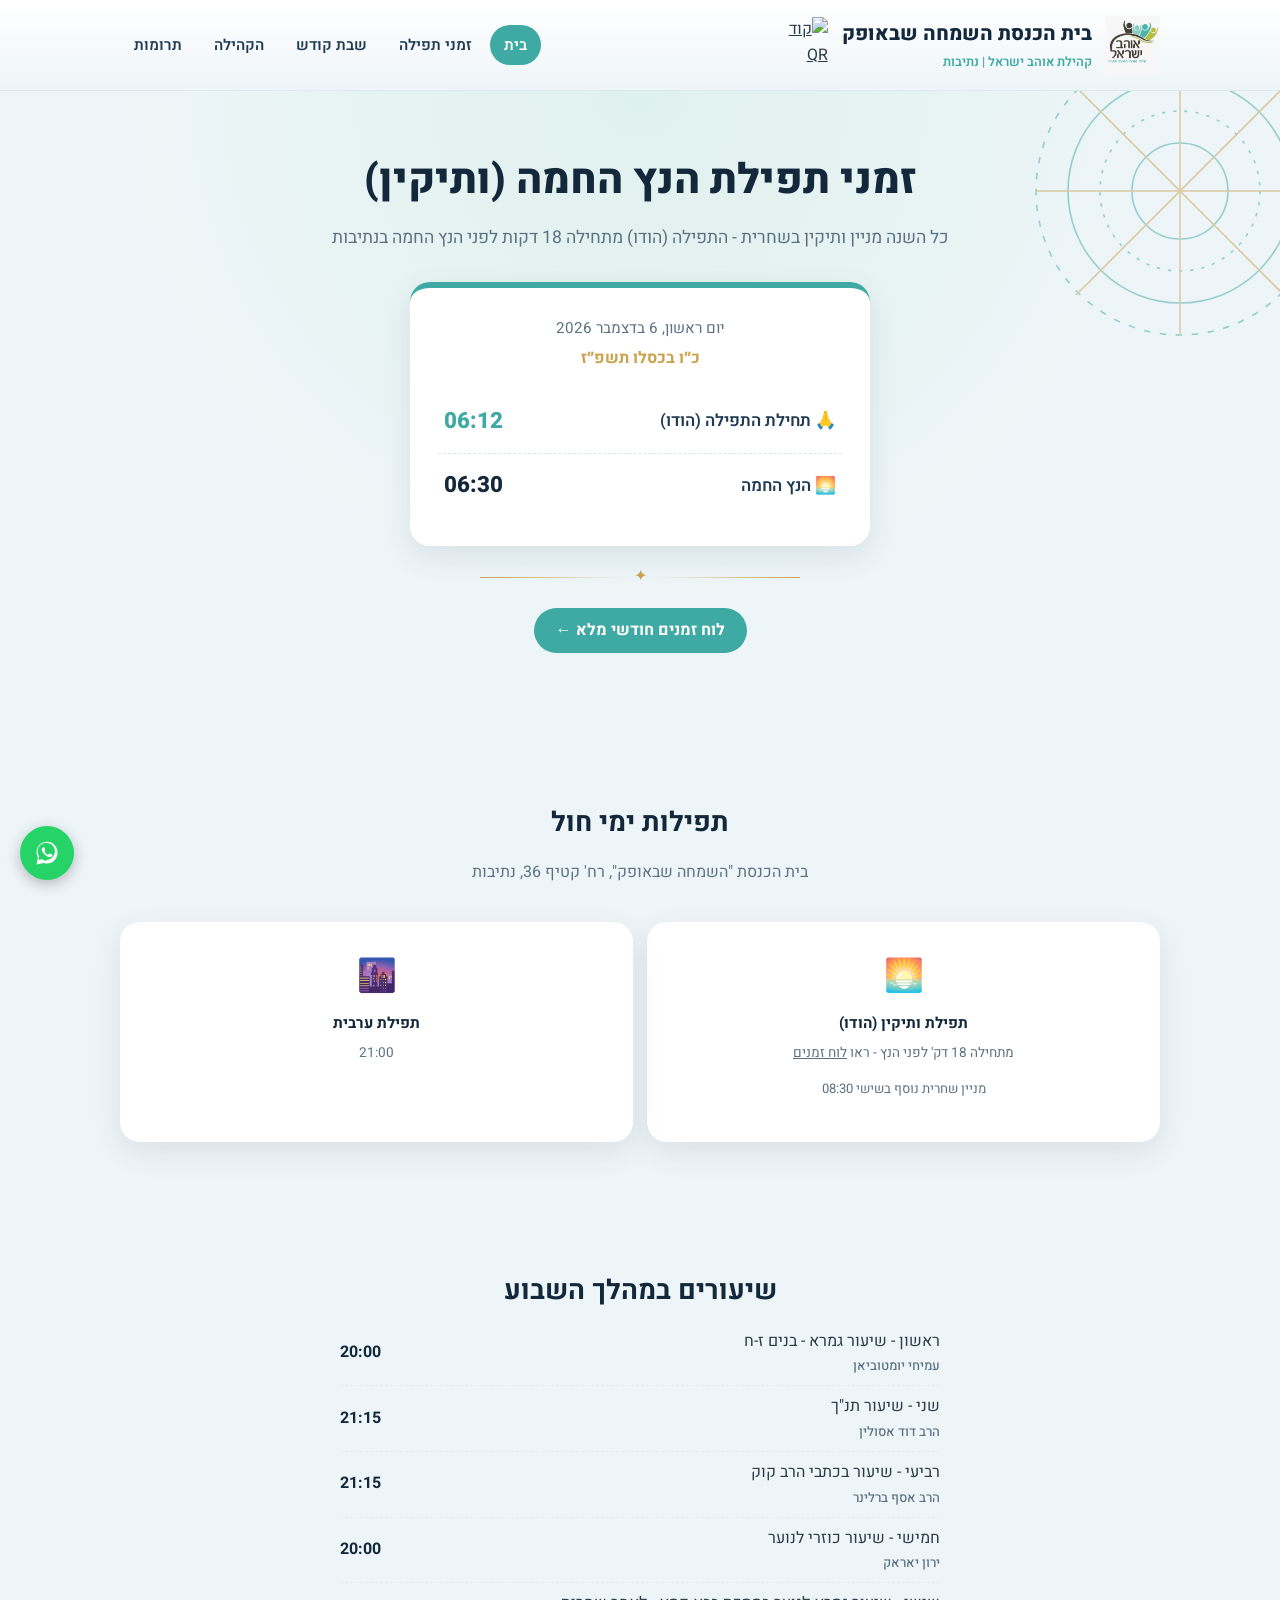
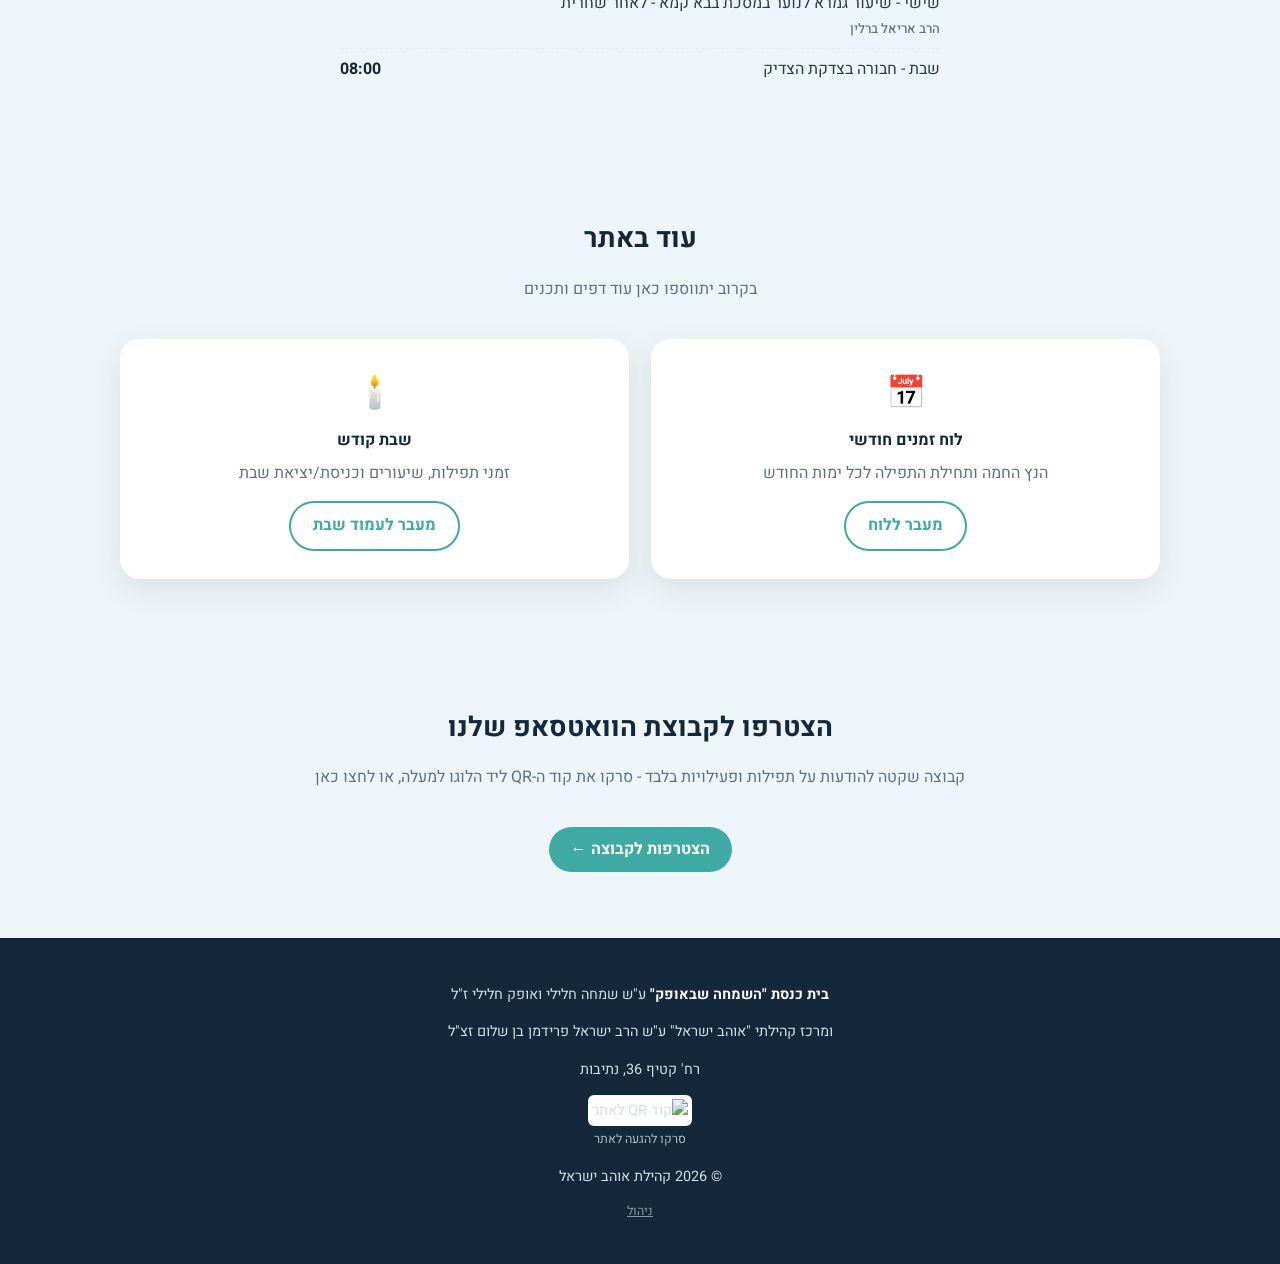
==== index.html @ f7c843b3 "ניהול: שימור שורות הערה (note-line) ברשימת ימי חול; החזרת הערת מניין שישי בדף שבת (לא בשמחת תורה)" ====
<!DOCTYPE html>
<html lang="he" dir="rtl">
<head>
<meta charset="UTF-8">
<meta name="viewport" content="width=device-width, initial-scale=1.0">
<title>בית הכנסת השמחה שבאופק | קהילת אוהב ישראל - נתיבות</title>
<meta name="description" content="זמני תפילת הנץ החמה (ותיקין) בבית הכנסת השמחה שבאופק, קהילת אוהב ישראל, נתיבות.">
<meta property="og:title" content="בית הכנסת השמחה שבאופק | קהילת אוהב ישראל">
<meta property="og:description" content="זמני תפילת הנץ החמה (ותיקין), שבת קודש ועוד - נתיבות.">
<meta property="og:image" content="https://davidhaiintel.github.io/hasimcha-beofek/images/logo.png">
<meta property="og:url" content="https://davidhaiintel.github.io/hasimcha-beofek/index.html">
<meta property="og:type" content="website">
<link rel="icon" href="images/favicon.png">
<link rel="preconnect" href="https://fonts.googleapis.com">
<link rel="preconnect" href="https://fonts.gstatic.com" crossorigin>
<link href="https://fonts.googleapis.com/css2?family=Heebo:wght@400;500;600;700;800&display=swap" rel="stylesheet">
<link rel="stylesheet" href="css/style.css">
</head>
<body>

<header class="site-header">
  <div class="container">
    <div class="brand-group">
      <a class="brand" href="index.html">
        <img src="images/logo.png" alt="לוגו קהילת אוהב ישראל">
        <div class="brand-text">
          <h1>בית הכנסת השמחה שבאופק</h1>
          <p>קהילת אוהב ישראל | נתיבות</p>
        </div>
      </a>
      <a class="header-whatsapp-qr" href="https://chat.whatsapp.com/COI4WoPmfAD9na5WA1MwUz" target="_blank" rel="noopener" title="הצטרפות לקבוצת הוואטסאפ">
        <img src="https://api.qrserver.com/v1/create-qr-code/?size=90x90&data=https%3A%2F%2Fchat.whatsapp.com%2FCOI4WoPmfAD9na5WA1MwUz" alt="קוד QR להצטרפות לקבוצת הוואטסאפ">
      </a>
    </div>
    <button class="nav-toggle" aria-label="פתח תפריט">&#9776;</button>
    <nav class="main-nav">
      <a href="index.html" class="active">בית</a>
      <a href="zmanim.html">זמני תפילה</a>
      <a href="shabbat.html">שבת קודש</a>
      <span id="extra-nav-links"></span>
      <a href="about.html">הקהילה</a>
      <a href="donations.html">תרומות</a>
    </nav>
  </div>
</header>

<main>
  <section class="hero">
    <div class="mandala-bg" aria-hidden="true">
      <svg viewBox="0 0 200 200" xmlns="http://www.w3.org/2000/svg" stroke="#3fa9a4" fill="none" stroke-width="1">
        <circle cx="100" cy="100" r="90" stroke-dasharray="4 6"/>
        <circle cx="100" cy="100" r="70"/>
        <circle cx="100" cy="100" r="50" stroke-dasharray="2 5"/>
        <circle cx="100" cy="100" r="30"/>
        <g stroke="#c9a24d">
          <path d="M100 10 L100 190 M10 100 L190 100"/>
          <path d="M35 35 L165 165 M35 165 L165 35"/>
        </g>
      </svg>
    </div>
    <div class="container">
      <h2>זמני תפילת הנץ החמה (ותיקין)</h2>
      <p class="lead">כל השנה מניין ותיקין בשחרית - התפילה (הודו) מתחילה 18 דקות לפני הנץ החמה בנתיבות</p>

      <div class="card zman-hero-card" id="today-zman-card">
        <div class="date-line">טוען תאריך...</div>
        <div class="hebrew-date"></div>
        <div class="zman-row highlight" data-zman="tefila">
          <span class="label">🙏 תחילת התפילה (הודו)</span>
          <span class="value">--:--</span>
        </div>
        <div class="zman-row" data-zman="hanetz">
          <span class="label">🌅 הנץ החמה</span>
          <span class="value">--:--</span>
        </div>
      </div>

      <div class="divider-ornament">✦</div>
      <a class="btn" href="zmanim.html">לוח זמנים חודשי מלא ←</a>
    </div>
  </section>

  <section class="section">
    <div class="container">
      <h3>תפילות ימי חול</h3>
      <p class="subtitle">בית הכנסת "השמחה שבאופק", רח' קטיף 36, נתיבות</p>
      <div class="grid-cards grid-cards-compact">
        <div class="card info-card">
          <div class="icon">🌅</div>
          <h4>תפילת ותיקין (הודו)</h4>
          <p>מתחילה 18 דק' לפני הנץ - ראו <a href="zmanim.html">לוח זמנים</a></p>
          <p style="font-size:0.82rem; color:var(--color-text-soft); margin-top:6px;">מניין שחרית נוסף בשישי 08:30</p>
        </div>
        <div class="card info-card">
          <div class="icon">🌆</div>
          <h4>תפילת ערבית</h4>
          <p>21:00</p>
        </div>
      </div>
    </div>
  </section>

  <section class="section">
    <div class="container">
      <h3>שיעורים במהלך השבוע</h3>
      <ul class="shabbat-list js-shiurim-list" style="max-width:600px; margin:0 auto;"></ul>
    </div>
  </section>

  <section class="section">
    <div class="container">
      <h3>עוד באתר</h3>
      <p class="subtitle">בקרוב יתווספו כאן עוד דפים ותכנים</p>
      <div class="grid-cards">
        <div class="card info-card">
          <div class="icon">📅</div>
          <h4>לוח זמנים חודשי</h4>
          <p>הנץ החמה ותחילת התפילה לכל ימות החודש</p>
          <a class="btn outline" href="zmanim.html">מעבר ללוח</a>
        </div>
        <div class="card info-card">
          <div class="icon">🕯️</div>
          <h4>שבת קודש</h4>
          <p>זמני תפילות, שיעורים וכניסת/יציאת שבת</p>
          <a class="btn outline" href="shabbat.html">מעבר לעמוד שבת</a>
        </div>
        <div class="card info-card">
          <div class="icon">🌿</div>
          <h4>לימוד משפחתי בסוכות</h4>
          <p>לוח פעילות בחול המועד והגרלת פרסים לכל המשפחה</p>
          <a class="btn outline" href="sukkot.html">מעבר לעמוד סוכות</a>
        </div>
      </div>
    </div>
  </section>

  <section class="section">
    <div class="container">
      <h3>הצטרפו לקבוצת הוואטסאפ שלנו</h3>
      <p class="subtitle">קבוצה שקטה להודעות על תפילות ופעילויות בלבד - סרקו את קוד ה-QR ליד הלוגו למעלה, או לחצו כאן</p>
      <p style="text-align:center; margin-top:14px;">
        <a class="btn" href="https://chat.whatsapp.com/COI4WoPmfAD9na5WA1MwUz" target="_blank" rel="noopener">הצטרפות לקבוצה ←</a>
      </p>
    </div>
  </section>
</main>

<footer class="site-footer">
  <div class="container">
    <p><strong>בית כנסת "השמחה שבאופק"</strong> ע"ש שמחה חלילי ואופק חלילי ז"ל</p>
    <p>ומרכז קהילתי "אוהב ישראל" ע"ש הרב ישראל פרידמן בן שלום זצ"ל</p>
    <p class="address">רח' קטיף 36, נתיבות</p>
    <div class="footer-qr">
      <img src="https://api.qrserver.com/v1/create-qr-code/?size=90x90&data=https%3A%2F%2Fdavidhaiintel.github.io%2Fhasimcha-beofek%2Findex.html" alt="קוד QR לאתר">
      <span>סרקו להגעה לאתר</span>
    </div>
    <p>&copy; <span id="current-year"></span> קהילת אוהב ישראל</p>
    <p class="admin-link"><a href="admin.html">ניהול</a></p>
  </div>
</footer>

<script src="js/netz-data.js?v=35"></script>
<script src="js/zmanim.js?v=35"></script>
<script src="js/site-config.js?v=35"></script>
<script src="js/shiurim-data.js?v=35"></script>
<script src="js/common.js?v=35"></script>
</body>
</html>
---- css/style.css ----
/* ===== בית הכנסת השמחה שבאופק - עיצוב כללי ===== */
:root {
  --color-bg: #eef5f8;
  --color-bg-alt: #ffffff;
  --color-navy: #1f3a52;
  --color-navy-dark: #14283b;
  --color-teal: #3fa9a4;
  --color-green: #a3c644;
  --color-gold: #c9a24d;
  --color-text: #2b3b47;
  --color-text-soft: #5c7182;
  --radius-lg: 20px;
  --radius-md: 14px;
  --shadow-card: 0 10px 30px rgba(31, 58, 82, 0.10);
  --shadow-card-hover: 0 16px 40px rgba(31, 58, 82, 0.16);
  --max-width: 1080px;
}

* { box-sizing: border-box; }

html { scroll-behavior: smooth; }

body {
  margin: 0;
  font-family: "Heebo", "Segoe UI", Arial, sans-serif;
  background: var(--color-bg);
  color: var(--color-text);
  line-height: 1.6;
  min-height: 100vh;
  display: flex;
  flex-direction: column;
}

img { max-width: 100%; display: block; }
a { color: inherit; }

.container {
  width: 100%;
  max-width: var(--max-width);
  margin: 0 auto;
  padding: 0 20px;
}

/* ===== רקע מנדלה דקורטיבי ===== */
.mandala-bg {
  position: absolute;
  inset: 0;
  overflow: hidden;
  pointer-events: none;
  z-index: 0;
}
.mandala-bg svg {
  position: absolute;
  top: -60px;
  left: -60px;
  width: 320px;
  height: 320px;
  opacity: 0.5;
}
[dir="rtl"] .mandala-bg svg { left: auto; right: -60px; }

/* ===== Header ===== */
.site-header {
  position: relative;
  background: linear-gradient(180deg, #ffffff 0%, #eef5f8 100%);
  border-bottom: 1px solid #dce9ef;
  overflow: hidden;
}
.site-header .container {
  position: relative;
  z-index: 1;
  display: flex;
  align-items: center;
  justify-content: space-between;
  gap: 20px;
  padding-top: 16px;
  padding-bottom: 16px;
  flex-wrap: wrap;
}
.brand {
  display: flex;
  align-items: center;
  gap: 14px;
  text-decoration: none;
}
.brand img {
  height: 58px;
  width: auto;
}
.brand-text h1 {
  margin: 0;
  font-size: 1.25rem;
  color: var(--color-navy-dark);
  font-weight: 800;
}
.brand-text p {
  margin: 2px 0 0;
  font-size: 0.8rem;
  color: var(--color-teal);
  font-weight: 600;
}

.main-nav {
  display: flex;
  align-items: center;
  gap: 4px;
  flex-wrap: wrap;
}
/* הספן שבתוכו מוזרקים קישורי "דפים נוספים" (SITE_CONFIG) - display:contents כדי
   שהקישורים עצמם ישתתפו ישירות בפריסת ה-flex של הניווט (עם אותו gap/יישור), ולא
   יתקבצו יחד בתא אחד נפרד שגורם לבלגן/חוסר יישור כשהניווט נשבר לכמה שורות */
#extra-nav-links { display: contents; }
.main-nav a {
  text-decoration: none;
  color: var(--color-navy);
  font-weight: 600;
  font-size: 0.95rem;
  padding: 8px 14px;
  border-radius: 999px;
  transition: background 0.15s ease, color 0.15s ease;
}
.main-nav a:hover { background: #dff1ee; }
.main-nav a.active {
  background: var(--color-teal);
  color: #ffffff;
}

.nav-toggle {
  display: none;
  background: none;
  border: none;
  font-size: 1.6rem;
  color: var(--color-navy);
  cursor: pointer;
}

/* ===== Hero ===== */
.hero {
  position: relative;
  text-align: center;
  padding: 56px 0 70px;
  background: radial-gradient(circle at 50% 0%, #dff1ee 0%, var(--color-bg) 60%);
  overflow: hidden;
}
.hero .container { position: relative; z-index: 1; }
.hero h2 {
  font-size: clamp(1.8rem, 4vw, 2.6rem);
  color: var(--color-navy-dark);
  margin: 0 0 10px;
  font-weight: 800;
}
.hero p.lead {
  color: var(--color-text-soft);
  font-size: 1.1rem;
  margin: 0 auto 30px;
  max-width: 640px;
}

.divider-ornament {
  display: flex;
  align-items: center;
  justify-content: center;
  gap: 10px;
  color: var(--color-gold);
  margin: 18px auto;
  max-width: 320px;
}
.divider-ornament::before,
.divider-ornament::after {
  content: "";
  flex: 1;
  height: 1px;
  background: linear-gradient(90deg, transparent, var(--color-gold));
}
.divider-ornament::after { background: linear-gradient(90deg, var(--color-gold), transparent); }

/* ===== Cards ===== */
.card {
  background: var(--color-bg-alt);
  border-radius: var(--radius-lg);
  box-shadow: var(--shadow-card);
  padding: 28px;
  transition: box-shadow 0.2s ease, transform 0.2s ease;
}
.card:hover { box-shadow: var(--shadow-card-hover); }

.zman-hero-card {
  max-width: 460px;
  margin: 0 auto;
  text-align: center;
  border-top: 6px solid var(--color-teal);
}
.zman-hero-card .date-line {
  color: var(--color-text-soft);
  font-size: 0.95rem;
  margin-bottom: 6px;
}
.zman-hero-card .hebrew-date {
  color: var(--color-gold);
  font-weight: 700;
  font-size: 1rem;
  margin-bottom: 18px;
}
.zman-row {
  display: flex;
  align-items: center;
  justify-content: space-between;
  padding: 14px 6px;
  border-bottom: 1px dashed #dbe6ec;
}
.zman-row:last-child { border-bottom: none; }
.zman-row .label {
  font-weight: 600;
  color: var(--color-navy);
  font-size: 1.05rem;
}
.zman-row .value {
  font-weight: 800;
  color: var(--color-navy-dark);
  font-size: 1.4rem;
  direction: ltr;
  unicode-bidi: isolate;
}
.zman-row.highlight .value { color: var(--color-teal); }

.section {
  padding: 50px 0;
}
.section h3 {
  text-align: center;
  color: var(--color-navy-dark);
  font-size: 1.7rem;
  margin-bottom: 8px;
}
.section .subtitle {
  text-align: center;
  color: var(--color-text-soft);
  margin-bottom: 36px;
}

.grid-cards {
  display: grid;
  grid-template-columns: repeat(auto-fit, minmax(240px, 1fr));
  gap: 22px;
}
/* גרסה קומפקטית (תפילות ימי חול בדף הבית) - כרטיסים צרים יותר כדי שכולם ייכנסו בשורה אחת */
.grid-cards-compact {
  grid-template-columns: repeat(auto-fit, minmax(170px, 1fr));
  gap: 14px;
}
.grid-cards-compact .icon { font-size: 1.5rem; margin-bottom: 6px; }
.grid-cards-compact h4 { font-size: 0.95rem; margin-bottom: 4px; }
.grid-cards-compact p { font-size: 0.85rem; margin-bottom: 0; }
.info-card {
  text-align: center;
}
.info-card .icon {
  font-size: 2rem;
  margin-bottom: 10px;
}
.info-card h4 {
  margin: 0 0 8px;
  color: var(--color-navy-dark);
}
.info-card p { color: var(--color-text-soft); margin: 0 0 14px; }
.info-card a.btn { display: inline-block; }

.btn {
  display: inline-block;
  background: var(--color-teal);
  color: #fff;
  text-decoration: none;
  padding: 10px 22px;
  border-radius: 999px;
  font-weight: 700;
  transition: background 0.15s ease, transform 0.15s ease;
}
.btn:hover { background: #34918d; transform: translateY(-1px); }
.btn.outline {
  background: transparent;
  border: 2px solid var(--color-teal);
  color: var(--color-teal);
}
.btn.outline:hover { background: var(--color-teal); color: #fff; }

/* ===== טבלת לוח זמנים ===== */
.month-nav {
  display: flex;
  align-items: center;
  justify-content: center;
  gap: 18px;
  margin-bottom: 24px;
}
.month-nav button {
  background: var(--color-bg-alt);
  border: 1px solid #dce9ef;
  color: var(--color-navy);
  border-radius: 999px;
  width: 40px;
  height: 40px;
  font-size: 1.1rem;
  cursor: pointer;
  box-shadow: var(--shadow-card);
}
.month-nav button:hover { background: #dff1ee; }
.month-nav .current-month {
  font-weight: 800;
  color: var(--color-navy-dark);
  font-size: 1.2rem;
  min-width: 160px;
  text-align: center;
}

.zman-table-wrap {
  background: var(--color-bg-alt);
  border-radius: var(--radius-lg);
  box-shadow: var(--shadow-card);
  overflow: hidden;
}
table.zman-table {
  width: 100%;
  border-collapse: collapse;
  font-size: 0.98rem;
}
table.zman-table th {
  background: var(--color-navy);
  color: #fff;
  padding: 12px 10px;
  font-weight: 700;
  text-align: center;
}
table.zman-table td {
  padding: 10px;
  text-align: center;
  border-bottom: 1px solid #eef3f6;
  color: var(--color-text);
}
table.zman-table tr:last-child td { border-bottom: none; }
table.zman-table tr.today {
  background: #dff1ee;
  font-weight: 800;
}
table.zman-table tr.shabbat td { color: var(--color-gold); font-weight: 700; }
table.zman-table tr.yom-tov td { color: var(--color-teal); }
table.zman-table td.time { direction: ltr; unicode-bidi: isolate; font-variant-numeric: tabular-nums; }
.no-tefila {
  color: #a3a9ae;
  font-style: italic;
  font-weight: 400;
  font-size: 0.9em;
}
.zman-hero-card .no-tefila { font-size: 1rem; }

.note-box {
  margin-top: 18px;
  background: #fff9ec;
  border: 1px solid #f0e2bd;
  color: #8a6d1f;
  border-radius: var(--radius-md);
  padding: 14px 18px;
  font-size: 0.92rem;
}

/* ===== שבת קודש ===== */
.shabbat-poster {
  background: linear-gradient(160deg, #eaf4fb 0%, #ffffff 45%, #eaf4fb 100%);
  border-radius: var(--radius-lg);
  box-shadow: var(--shadow-card);
  overflow: hidden;
  max-width: 760px;
  margin: 0 auto;
}
.shabbat-poster .parasha-header {
  text-align: center;
  padding: 30px 20px 18px;
  background: transparent;
}
.shabbat-poster .parasha-header h3 {
  margin: 0 0 10px;
  color: #1a1a1a;
  font-size: 1.8rem;
  display: inline-block;
  padding-bottom: 8px;
  border-bottom: 3px solid #2e6da4;
}
.shabbat-poster .candle-times {
  display: flex;
  justify-content: center;
  gap: 18px;
  font-weight: 700;
  color: #1a1a1a;
}
.shabbat-poster .candle-times span.value { color: #1a1a1a; }
.kippur-section-title {
  text-align: center;
  color: #2e6da4;
  font-size: 1.3rem;
  margin: 4px 0 0;
}

.shabbat-cols {
  display: grid;
  grid-template-columns: 1fr auto 1fr;
  gap: 0;
  align-items: stretch;
}
.shabbat-cols .col { padding: 24px 28px; }
.col-divider {
  display: flex;
  flex-direction: column;
  align-items: center;
  justify-content: center;
  gap: 4px;
  padding: 10px 14px;
}
.col-divider .ornament-tip { font-size: 1.1rem; line-height: 1; color: #3a3a6e; }
.col-divider .divider-line { width: 1px; flex: 1; min-height: 30px; background: #b8c9d9; }
.col-divider .divider-dot { width: 6px; height: 6px; border-radius: 50%; background: #3a3a6e; }
.shabbat-cols h4 {
  color: #2e6da4;
  margin: 0 0 14px;
  font-size: 1.1rem;
  text-align: center;
}
.shabbat-list { list-style: none; margin: 0; padding: 0; }
.shabbat-list li {
  display: flex;
  justify-content: space-between;
  align-items: center;
  padding: 8px 0;
  border-bottom: 1px dashed #e6edf1;
}
.shabbat-list li:last-child { border-bottom: none; }
.shabbat-list li .shiur-text { display: flex; flex-direction: column; gap: 2px; }
.shabbat-list li .shiur-text .teacher {
  font-size: 0.82rem;
  color: var(--color-text-soft);
  font-weight: 500;
}
.shabbat-list li .time {
  direction: ltr;
  unicode-bidi: isolate;
  font-weight: 700;
  color: var(--color-navy-dark);
}
.shabbat-list li.note-line {
  justify-content: center;
  border-bottom: none;
  padding: 3px 0;
  color: var(--color-text-soft);
  font-size: 0.85rem;
  font-style: italic;
}
/* גרסת 3 טורים (ליום/ימי חג עם 3 ימים, כמו ראש השנה) */
.holiday-cols { grid-template-columns: 1fr auto 1fr auto 1fr; }
.holiday-cols .col { padding: 20px 18px; }
@media (max-width: 900px) {
  .holiday-cols { grid-template-columns: 1fr; }
  .holiday-cols .col-divider { flex-direction: row; padding: 6px 0; }
  .holiday-cols .col-divider .divider-line { width: auto; height: 1px; flex: 1; min-height: 0; }
}
.shabbat-footer {
  text-align: center;
  background: #cfe6f5;
  color: #16324a;
  padding: 16px;
  font-size: 0.95rem;
}
.shabbat-shalom {
  text-align: center;
  padding: 14px 16px 22px;
  font-size: 1.6rem;
  font-weight: 800;
  color: #14283b;
}

.shabbat-poster {
  position: relative;
}
.poster-deco {
  display: flex;
  align-items: flex-start;
  justify-content: space-between;
  padding: 10px 24px 0;
  margin-bottom: -30px;
  position: relative;
  z-index: 1;
}
.poster-deco .poster-logo { height: 60px; width: auto; order: 2; }
.poster-deco .poster-mandala { width: 130px; height: 130px; opacity: 0.5; order: 1; margin-top: -20px; }

.print-btn-wrap { max-width: 760px; margin: 18px auto 0; text-align: center; }

@media print {
  @page { size: 297mm 210mm; margin: 8mm; } /* A4 לרוחב מפורש (לא רק מילת מפתח landscape, כדי שדפדפנים יכבדו את זה) */
  * {
    -webkit-print-color-adjust: exact !important;
    print-color-adjust: exact !important;
    color-adjust: exact !important;
  }
  .no-print, .site-header, .site-footer, .print-btn-wrap { display: none !important; }
  body { background: #fff; }
  main .section { padding: 0; }
  .container { max-width: 100%; padding: 0; }
  .shabbat-poster {
    --print-scale: 1; /* מוגדר/מעודכן ע"י JS (ראו shabbat.html, לפי ספירת שורות) כדי שהלוז יכנס לדף אחד */
    box-shadow: none;
    max-width: 100%;
    width: 100%;
    page-break-inside: avoid;
    -webkit-print-color-adjust: exact;
    print-color-adjust: exact;
  }
  .shabbat-poster .parasha-header {
    padding: calc(14px * var(--print-scale)) calc(20px * var(--print-scale)) calc(10px * var(--print-scale));
  }
  .shabbat-poster .parasha-header h3 {
    font-size: calc(1.8rem * var(--print-scale));
    margin-bottom: calc(10px * var(--print-scale));
    padding-bottom: calc(8px * var(--print-scale));
  }
  .shabbat-poster .candle-times { font-size: calc(1rem * var(--print-scale)); gap: calc(18px * var(--print-scale)); }
  .shabbat-cols .col { padding: calc(14px * var(--print-scale)) calc(22px * var(--print-scale)); }
  .shabbat-cols h4 { font-size: calc(1.1rem * var(--print-scale)); margin-bottom: calc(14px * var(--print-scale)); }
  .col-divider { padding: calc(10px * var(--print-scale)) calc(14px * var(--print-scale)); }
  .shabbat-list li { padding: calc(5px * var(--print-scale)) 0; font-size: calc(1rem * var(--print-scale)); }
  .shabbat-footer { padding: calc(16px * var(--print-scale)); font-size: calc(0.95rem * var(--print-scale)); }
  .shabbat-shalom { padding: calc(10px * var(--print-scale)) calc(16px * var(--print-scale)) calc(14px * var(--print-scale)); font-size: calc(1.3rem * var(--print-scale)); }
}

@media (max-width: 640px) {
  .shabbat-cols { grid-template-columns: 1fr; }
  .col-divider { flex-direction: row; padding: 6px 0; }
  .col-divider .divider-line { width: auto; height: 1px; flex: 1; min-height: 0; }
}

/* ===== Footer ===== */
.site-footer {
  margin-top: auto;
  background: var(--color-navy-dark);
  color: #cfe0e8;
  padding: 30px 0;
  text-align: center;
  font-size: 0.9rem;
}
.site-footer strong { color: #fff; }
.site-footer .address { margin-top: 6px; }
.site-footer .admin-link { margin-top: 10px; font-size: 0.78rem; opacity: 0.6; }
.site-footer .admin-link a { color: inherit; text-decoration: underline; }
.footer-qr {
  display: flex;
  flex-direction: column;
  align-items: center;
  gap: 4px;
  margin-top: 14px;
}
.footer-qr img { border-radius: 6px; background: #fff; padding: 4px; }
.footer-qr span { font-size: 0.78rem; opacity: 0.8; }
@media print { .footer-qr { display: none !important; } }

.brand-group {
  display: flex;
  align-items: center;
  gap: 14px;
}
.header-whatsapp-qr img {
  width: 56px;
  height: 56px;
  border-radius: 6px;
  display: block;
}
@media (max-width: 780px) {
  .header-whatsapp-qr img { width: 44px; height: 44px; }
}

.whatsapp-share-btn {
  position: fixed;
  bottom: 20px;
  left: 20px;
  z-index: 500;
  width: 54px;
  height: 54px;
  border-radius: 50%;
  background: #25d366;
  display: flex;
  align-items: center;
  justify-content: center;
  box-shadow: 0 4px 14px rgba(0,0,0,0.25);
  transition: transform 0.15s ease;
}
.whatsapp-share-btn:hover { transform: scale(1.08); }
@media print { .whatsapp-share-btn { display: none !important; } }

/* ===== Mobile ===== */
@media (max-width: 780px) {
  .nav-toggle { display: block; }
  .main-nav {
    display: none;
    width: 100%;
    flex-direction: column;
    align-items: stretch;
    gap: 2px;
    order: 3;
  }
  .main-nav.open { display: flex; }
  .main-nav a { text-align: center; }
}
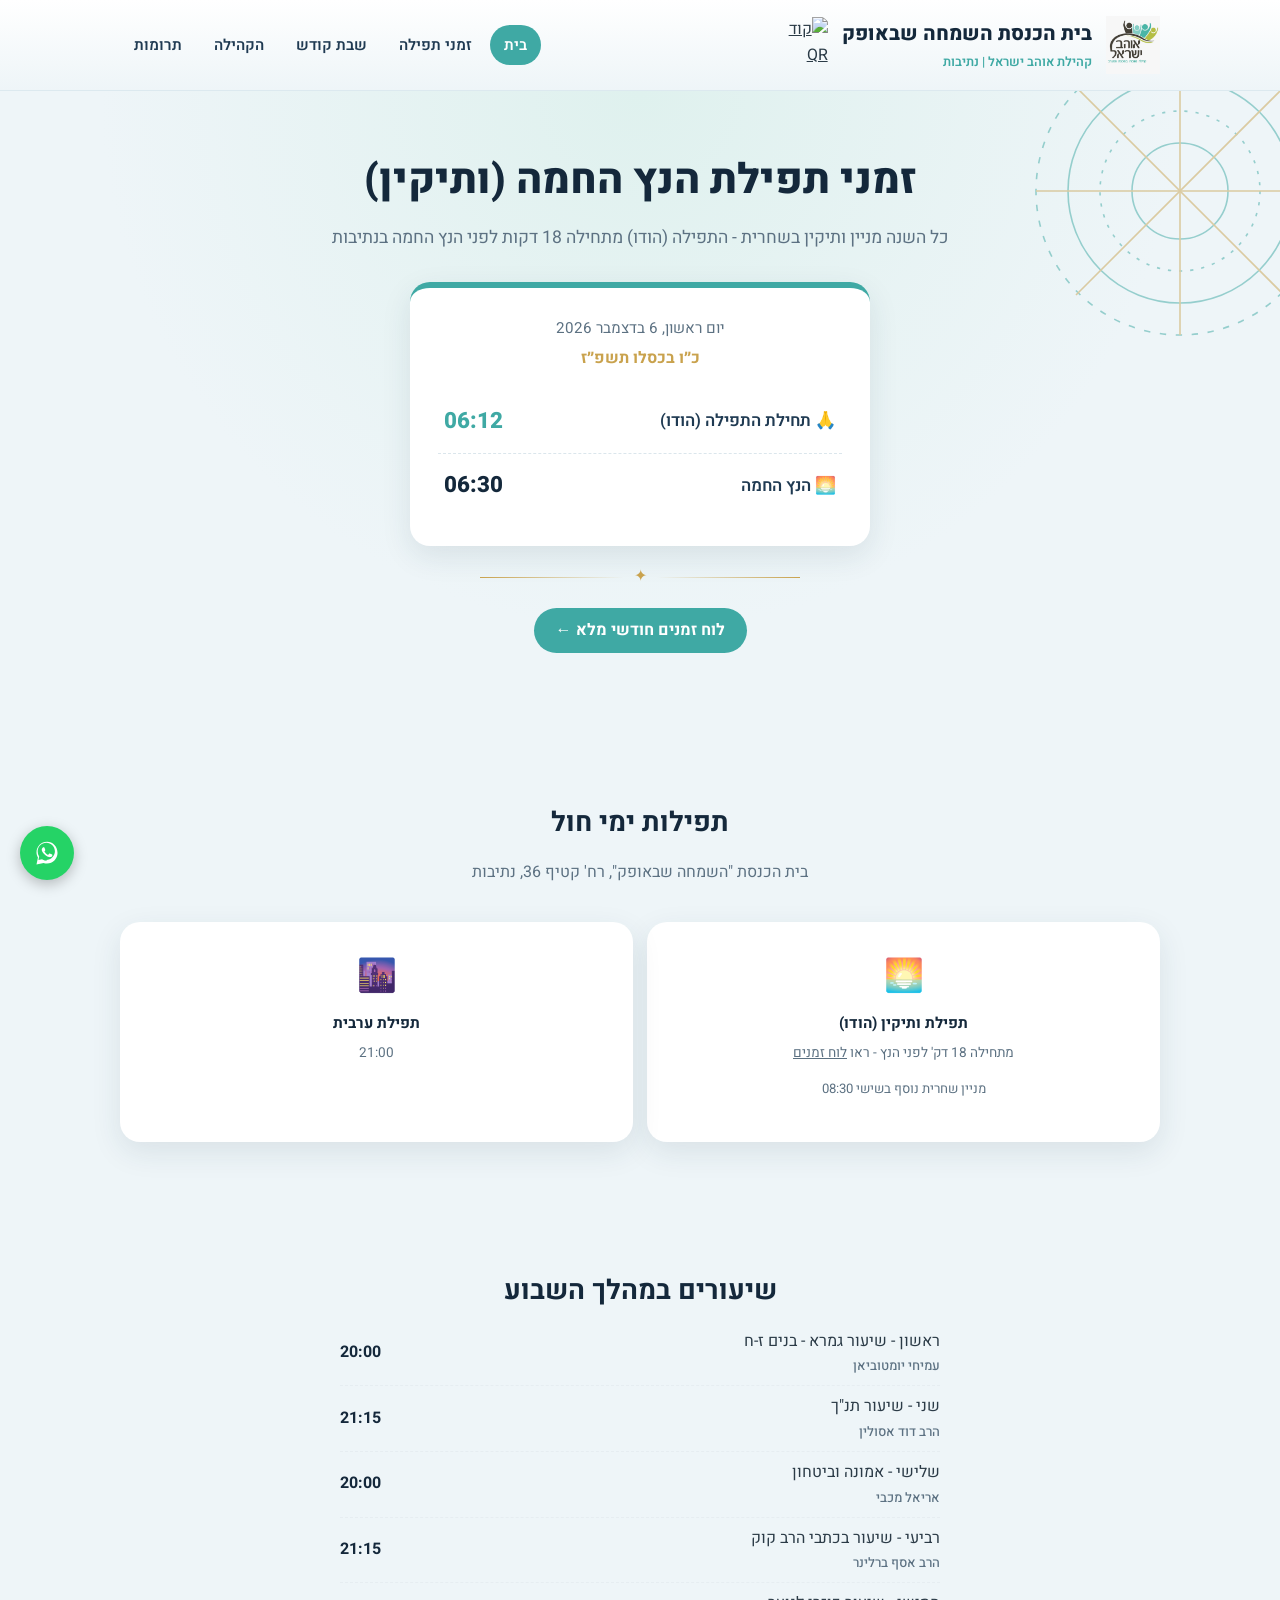
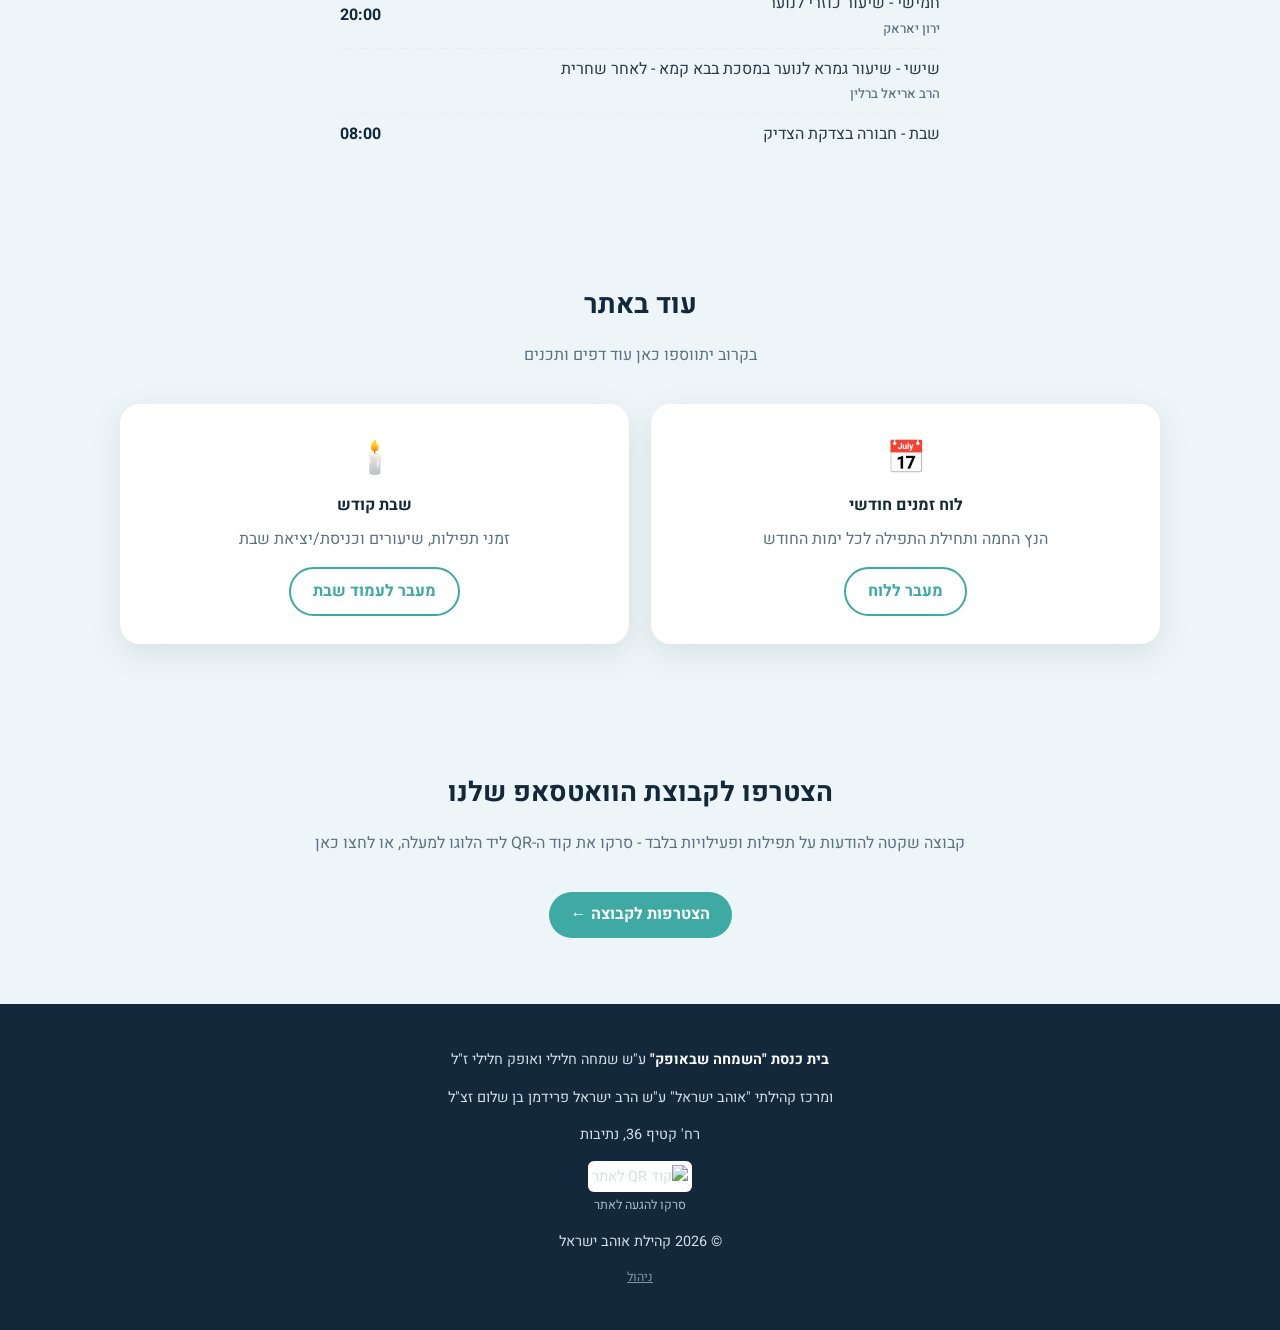
==== commit 72ddcd99: "שיעור חדש: שלישי - אמונה וביטחון, אריאל מכבי 20:00" ====
--- a/index.html
+++ b/index.html
@@ -159,10 +159,10 @@
   </div>
 </footer>
 
-<script src="js/netz-data.js?v=35"></script>
-<script src="js/zmanim.js?v=35"></script>
-<script src="js/site-config.js?v=35"></script>
-<script src="js/shiurim-data.js?v=35"></script>
-<script src="js/common.js?v=35"></script>
+<script src="js/netz-data.js?v=37"></script>
+<script src="js/zmanim.js?v=37"></script>
+<script src="js/site-config.js?v=37"></script>
+<script src="js/shiurim-data.js?v=37"></script>
+<script src="js/common.js?v=37"></script>
 </body>
 </html>
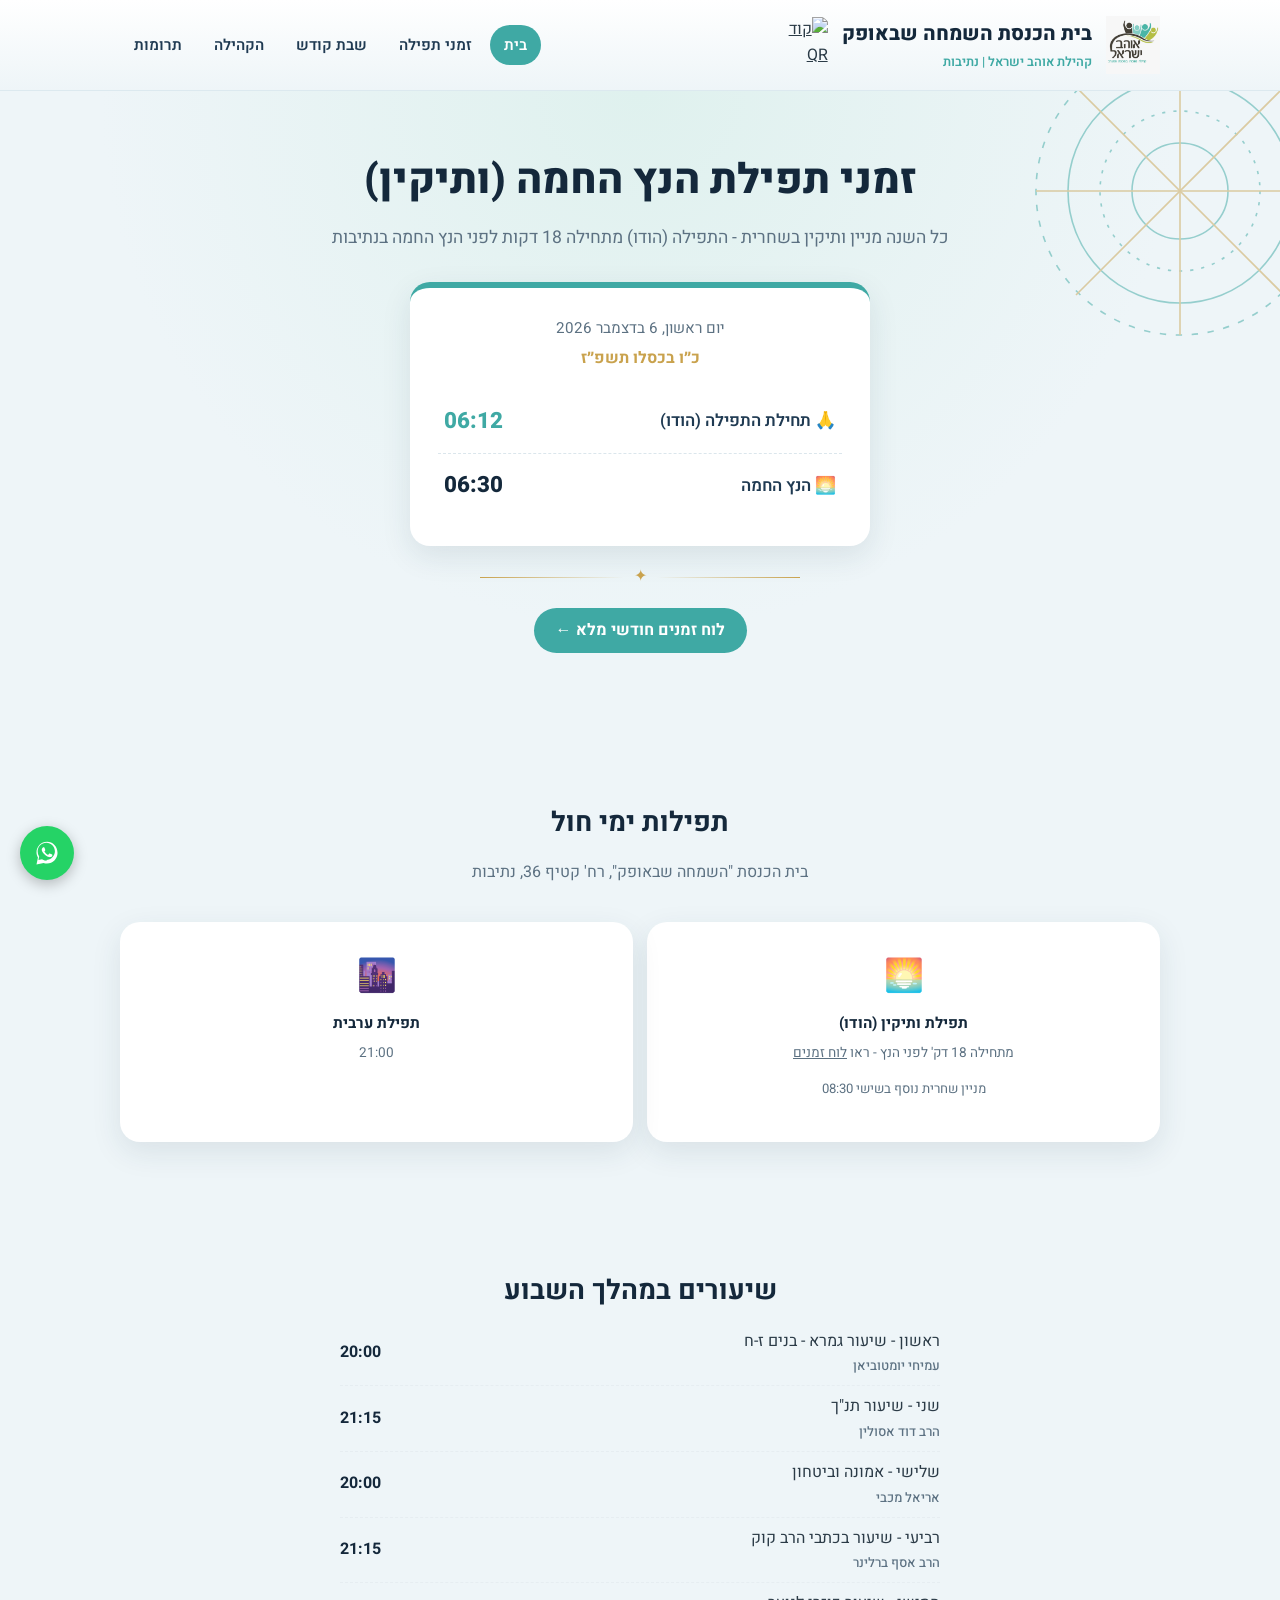
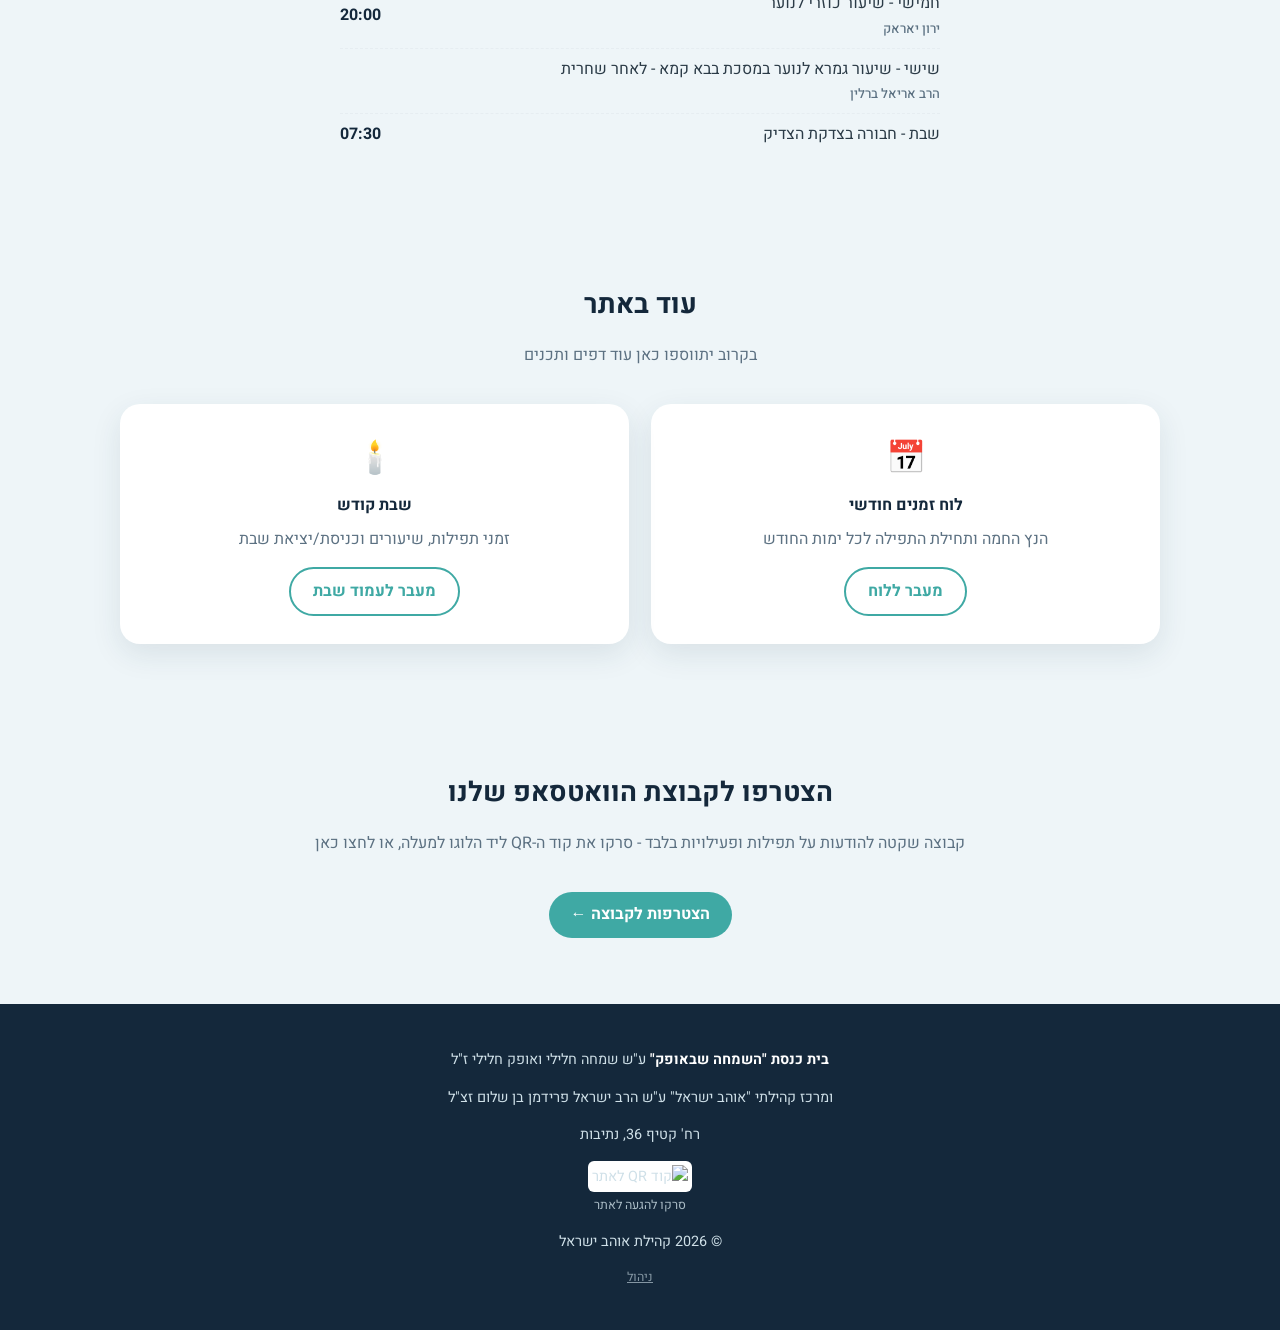
==== commit 9adca714: "חבורת שבת צמודה לתפילה (07:30 בחורף/08:00 בקיץ); שיעור יומי בזמני היום בטלוויזיה (מתחלף בחצות, ממוקם" ====
--- a/index.html
+++ b/index.html
@@ -159,10 +159,10 @@
   </div>
 </footer>
 
-<script src="js/netz-data.js?v=37"></script>
-<script src="js/zmanim.js?v=37"></script>
-<script src="js/site-config.js?v=37"></script>
-<script src="js/shiurim-data.js?v=37"></script>
-<script src="js/common.js?v=37"></script>
+<script src="js/netz-data.js?v=39"></script>
+<script src="js/zmanim.js?v=39"></script>
+<script src="js/site-config.js?v=39"></script>
+<script src="js/shiurim-data.js?v=39"></script>
+<script src="js/common.js?v=39"></script>
 </body>
 </html>
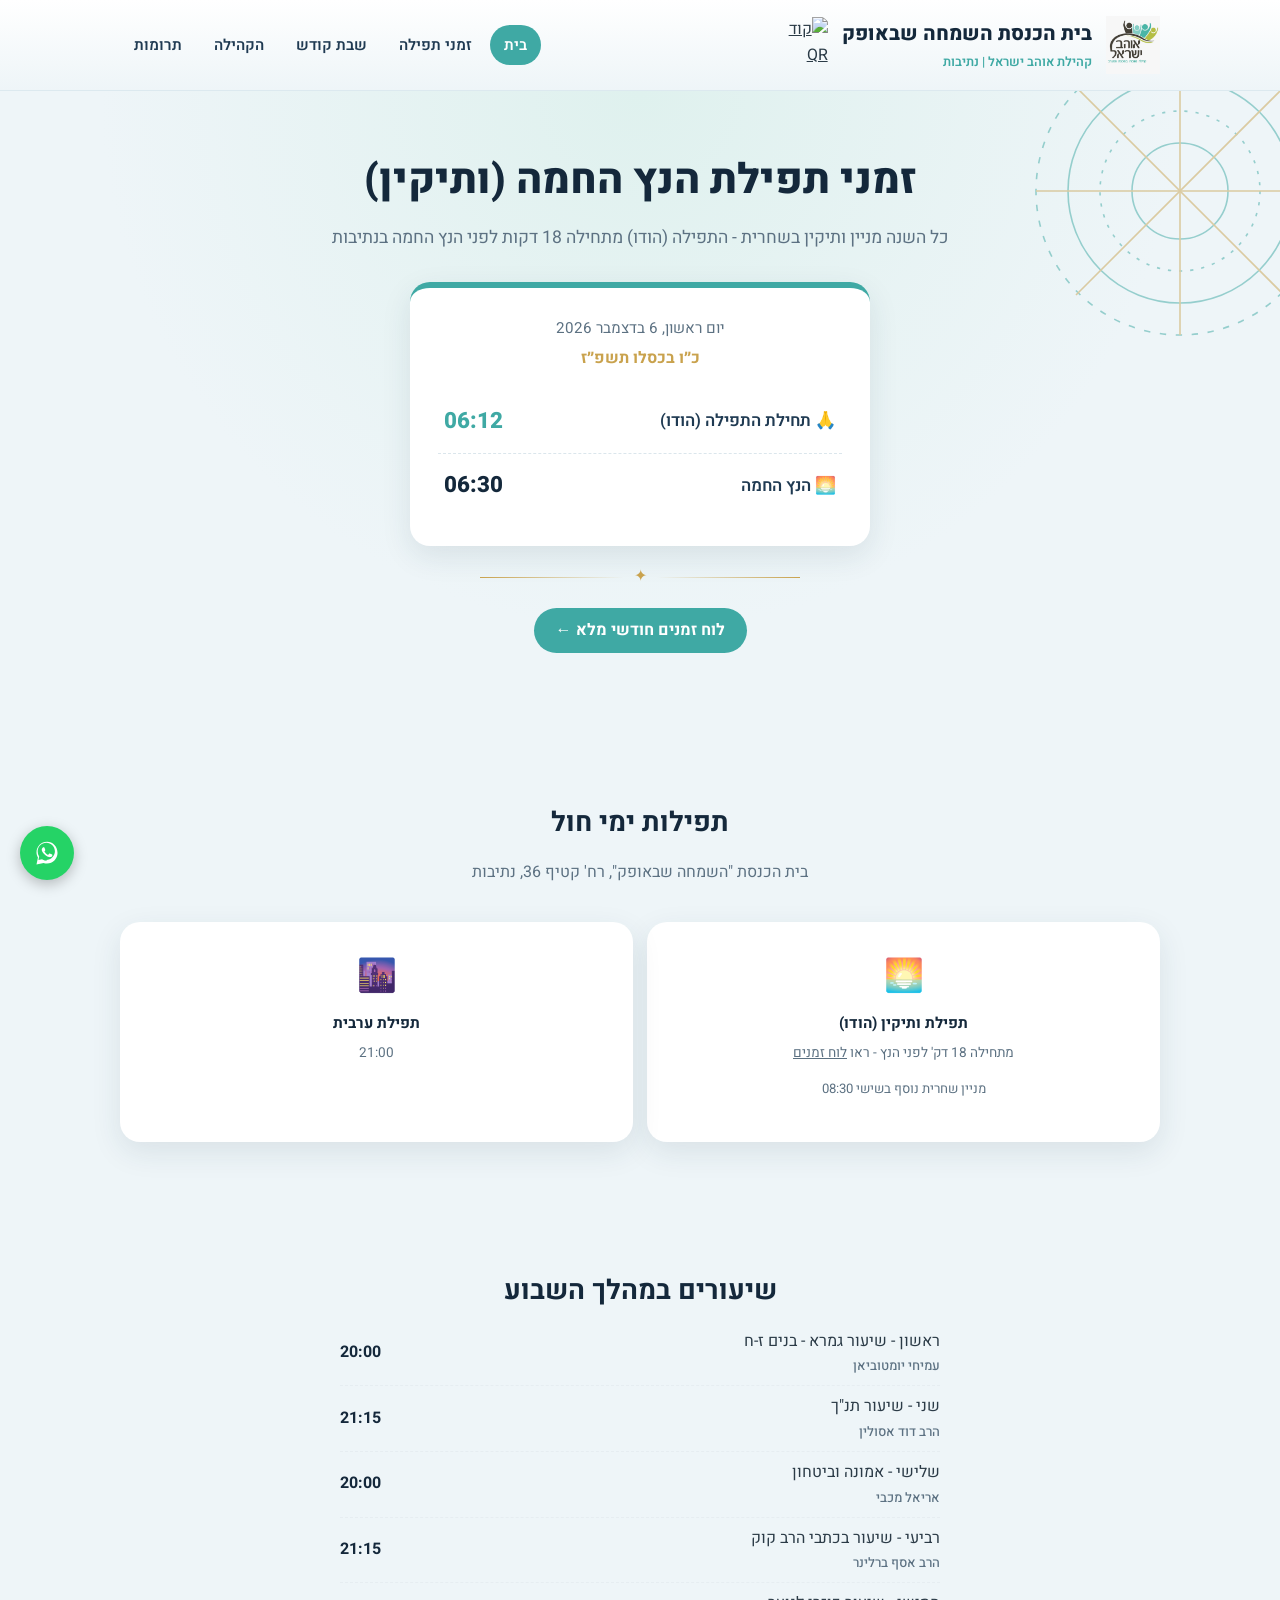
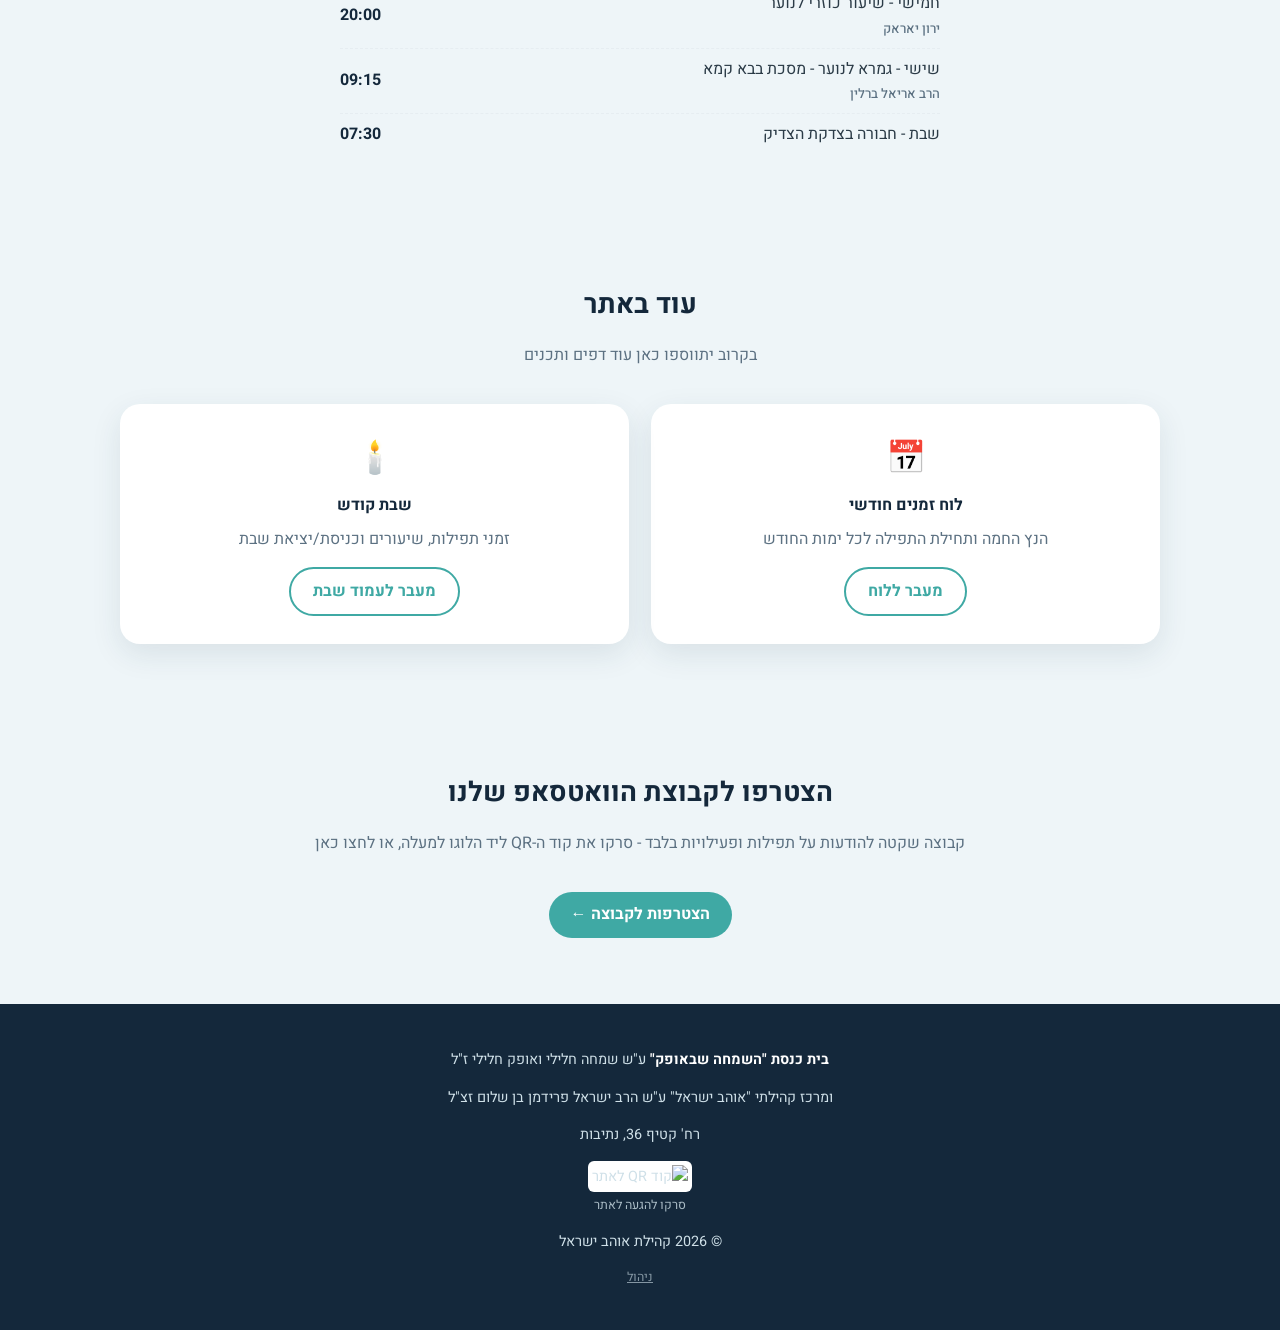
==== commit 7a70a528: "דף TV: פוסטר אירוע (הרב ישראל) בהקפצה מלא-מסך לסירוגין, עם הפסקה אוטומטית ב-14.11 23:00 וניהול מהפאנ" ====
--- a/index.html
+++ b/index.html
@@ -159,10 +159,10 @@
   </div>
 </footer>
 
-<script src="js/netz-data.js?v=39"></script>
-<script src="js/zmanim.js?v=39"></script>
-<script src="js/site-config.js?v=39"></script>
-<script src="js/shiurim-data.js?v=39"></script>
-<script src="js/common.js?v=39"></script>
+<script src="js/netz-data.js?v=41"></script>
+<script src="js/zmanim.js?v=41"></script>
+<script src="js/site-config.js?v=41"></script>
+<script src="js/shiurim-data.js?v=41"></script>
+<script src="js/common.js?v=41"></script>
 </body>
 </html>
